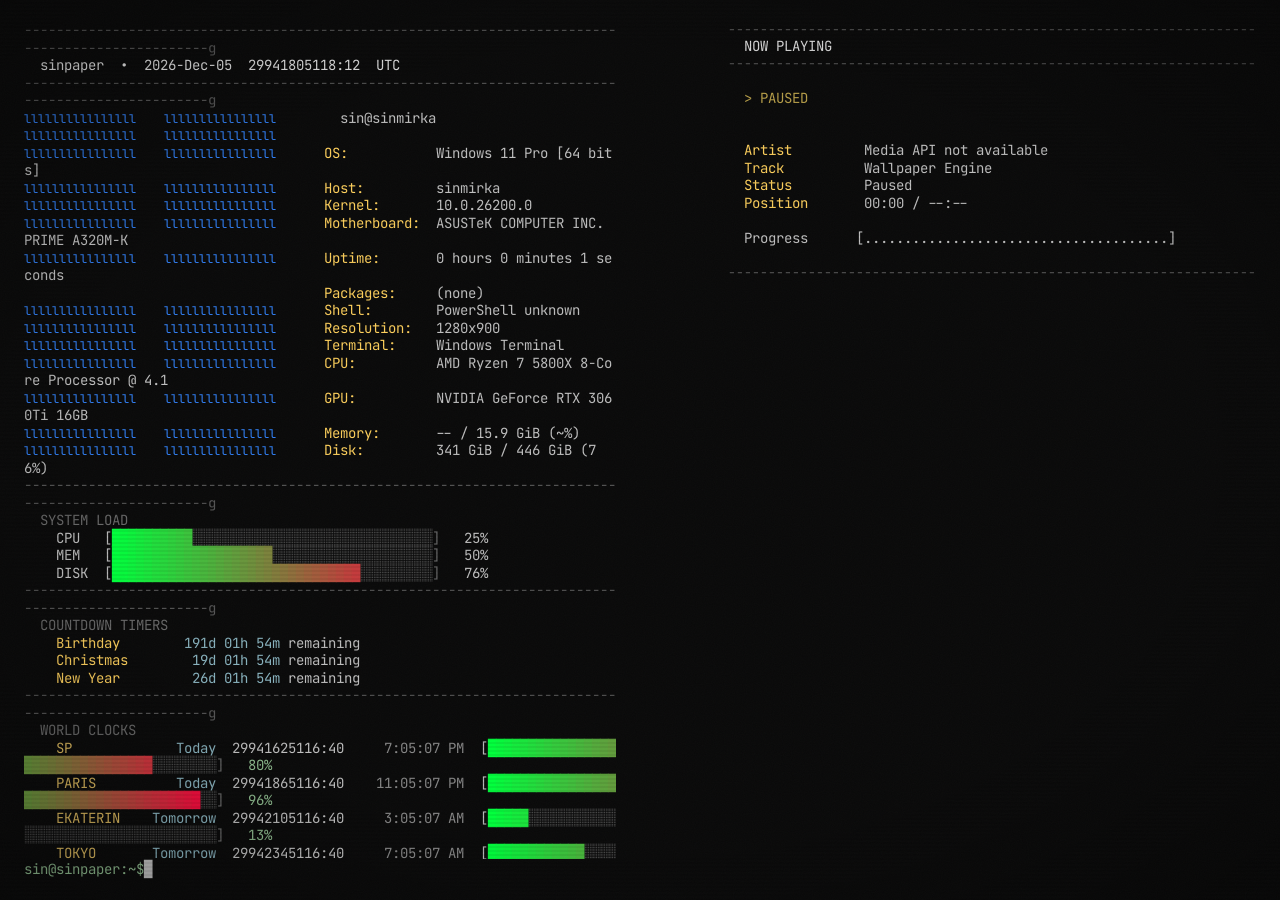
==== web/index.html @ 22a0f26d "Add web folder" ====
<!DOCTYPE html>
<html lang="en">
<head>
<meta charset="UTF-8">
<meta name="viewport" content="width=device-width, initial-scale=1.0">
<title>sinpaper</title>
<link rel="stylesheet" href="style.css">
</head>
<body>
<div id="container">
  <div id="terminal">
    <div id="output"></div>
    <div id="prompt-line">
      <span id="prompt-user">sin@sinpaper:~$</span>
      <span id="cursor">&#9608;</span>
    </div>
  </div>
  <div id="media-panel">
    <div id="media-output"></div>
  </div>
</div>
<div id="scanlines"></div>
<div id="noise"></div>
<canvas id="thumb-canvas" style="display:none;"></canvas>
<script src="script.js"></script>
<script src="media-player.js"></script>
</body>
</html>
---- web/style.css ----
@import url('https://fonts.googleapis.com/css2?family=JetBrains+Mono:wght@400;500;700&display=swap');

* {
  margin:  0;
  padding: 0;
  box-sizing: border-box;
}

body {
  background: #0a0a0a;
  color:  #c0c0c0;
  font-family: 'JetBrains Mono', Consolas, monospace;
  font-size: 14px;
  line-height: 1.25;
  width:  100vw;
  height: 100vh;
  overflow: hidden;
  display: flex;
  align-items: center;
  justify-content: center;
}

#container {
  width:  100%;
  height: 100%;
  display: flex;
  flex-direction: row;
  position: relative;
  z-index: 2;
}

#terminal {
  flex: 1;
  height: 100%;
  padding: 22px 24px;
  display: flex;
  flex-direction: column;
}

#output {
  flex: 1;
  overflow: hidden;
  white-space: pre-wrap;
  word-break: break-all;
}

#media-panel {
  width: 640px;
  height: 100%;
  padding: 22px 24px;
  display: flex;
  flex-direction: column;
  align-items: flex-end;
}

#media-output {
  flex: 1;
  overflow: hidden;
  white-space: pre-wrap;
  word-break: break-all;
}

/* ── prompt line ───────────────────────────────── */
#prompt-line {
  display: flex;
  align-items: center;
  margin-top: 2px;
}

#prompt-user {
  color: #8fbc8f;
  white-space: nowrap;
  user-select: none;
}

#cursor {
  color: #c0c0c0;
  animation: blink 1s step-end infinite;
  font-size: 14px;
  line-height: 1;
  margin-left: 0;
}

@keyframes blink {
  0%, 100% { opacity: 1; }
  50%      { opacity: 0; }
}

/* ── scanlines ────────────────────────────────── */
#scanlines {
  position: fixed;
  top:   0; left: 0;
  width:  100%;
  height: 100%;
  pointer-events: none;
  z-index: 9999;
  background: repeating-linear-gradient(
    to bottom,
    transparent 0px,
    transparent 2px,
    rgba(0,0,0,0.06) 2px,
    rgba(0,0,0,0.06) 4px
  );
}

/* ── subtle noise overlay ─────────────────────── */
#noise {
  position: fixed;
  top:   0; left: 0;
  width:  100%;
  height: 100%;
  pointer-events: none;
  z-index: 9998;
  opacity: 0.025;
  background-image: url("data:image/svg+xml,%3Csvg viewBox='0 0 256 256' xmlns='http://www.w3.org/2000/svg'%3E%3Cfilter id='n'%3E%3CfeTurbulence type='fractalNoise' baseFrequency='0.9' numOctaves='4' stitchTiles='stitch'/%3E%3C/filter%3E%3Crect width='100%25' height='100%25' filter='url(%23n)'/%3E%3C/svg%3E");
  background-repeat: repeat;
  background-size: 256px 256px;
}

/* ── CRT vignette ─────────────────────────────── */
body::after {
  content: '';
  position: fixed;
  top: 0; left: 0;
  width: 100%;
  height: 100%;
  pointer-events: none;
  z-index: 9997;
  background: radial-gradient(ellipse at center, transparent 60%, rgba(0,0,0,0.30) 100%);
}

/* ── output lines ─────────────────────────────── */
.line          { width: 100%; color: #c0c0c0; }
.line-dim      { color: #686868; }
.line-bright   { color: #e0e0e0; }

/* ── ASCII art (blue) ─────────────────────────── */
.ascii-blue {
  color: #3385ff;
  white-space: pre;
  font-size: 12px;
  line-height: 1.1;
}

/* ── divider ──────────────────────────────────── */
.divider {
  color: #575757;
  user-select: none;
}

/* ── label (yellow) ───────────────────────────── */
.label  { color: #ffd15d; }

/* ── progress bar ─────────────────────────────── */
.pb-open  { color: #b9b9b9; }
.pb-fill   { color: #888; }
.pb-empty  { color: #646464; }
.pb-close  { color: #666; }

/* ── timer value ──────────────────────────────── */
.timer-val { color: #8ab4c0; }

/* ── clock value ──────────────────────────────── */
.clock-label { color: #dbb85e; }
.clock-day   { color: #8ab4c0; }
.clock-time24 { color: #c0c0c0; }
.clock-time12 { color: #888; }
.clock-bar   { color: #8fbc8f; }
.clock-pct   { color: #8fbc8f; }

/* ── log panel ────────────────────────────────── */
.log-line {
  color: #555;
  font-size: 12px;
  line-height: 1.3;
}
.log-line .log-warn  { color: #c0a04a; }
.log-line .log-info  { color: #559; }

/* ── media panel ──────────────────────────────── */
.media-line      { width: 100%; color: #c0c0c0; font-size: 14px; }
.media-dim       { color: #575757; font-size: 13px; }
.media-bright    { color: #e0e0e0; font-size: 14px; }
.media-label     { color: #ffd15d; }
.media-value     { color: #c0c0c0; }
.media-pthumb    { color: #555; white-space: pre; font-size: 12px; line-height: 1.1; }
.media-status    { color: #8ab4c0; font-size: 13px; }
.media-progress  { color: #8fbc8f; font-size: 13px; }
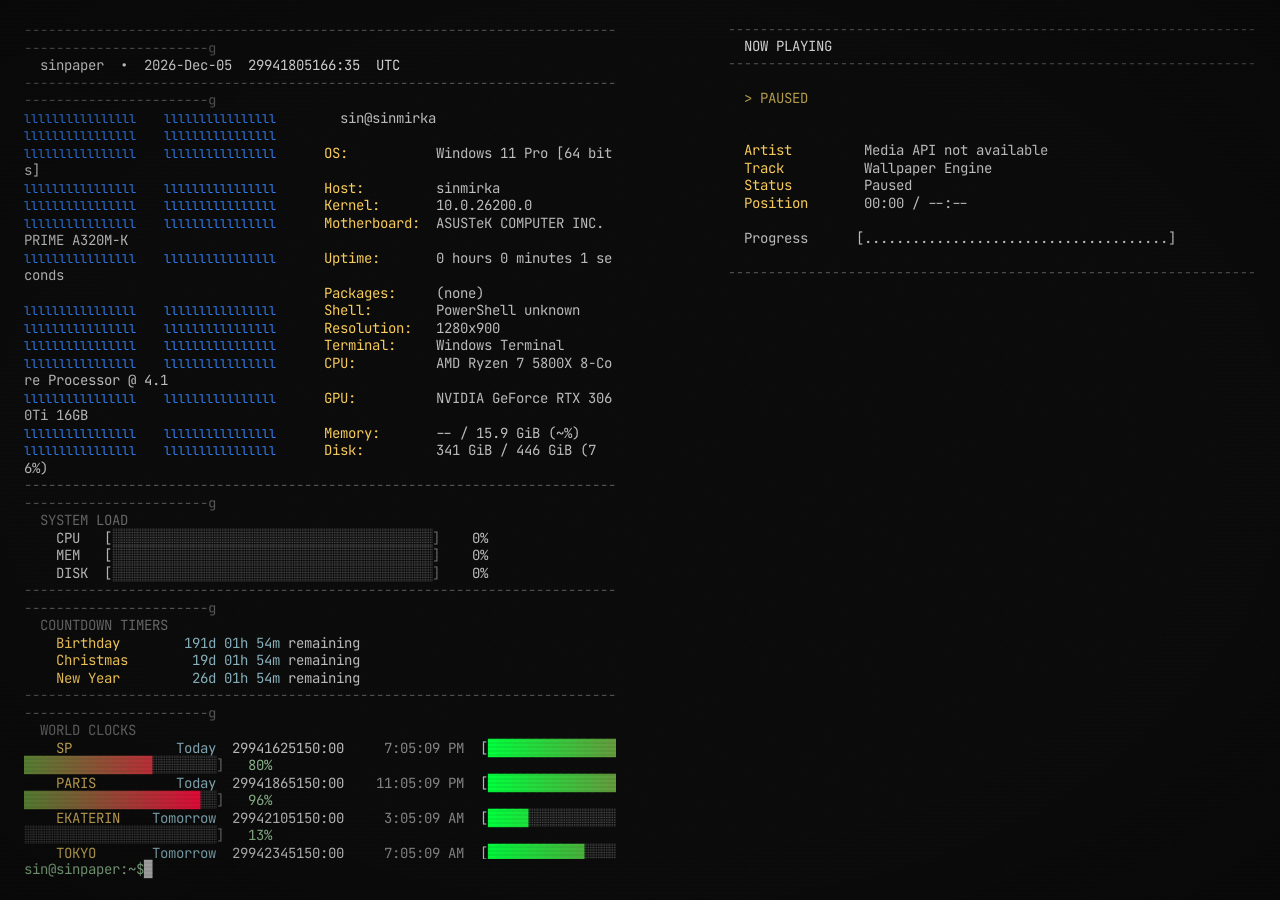
==== commit 83f056dc: "Add real metrics with python backend. Connects with wallpaper via websocket connection and sends rea" ====
--- a/web/index.html
+++ b/web/index.html
@@ -22,6 +22,7 @@
 <div id="scanlines"></div>
 <div id="noise"></div>
 <canvas id="thumb-canvas" style="display:none;"></canvas>
+<script src="websocket.js"></script>
 <script src="script.js"></script>
 <script src="media-player.js"></script>
 </body>
